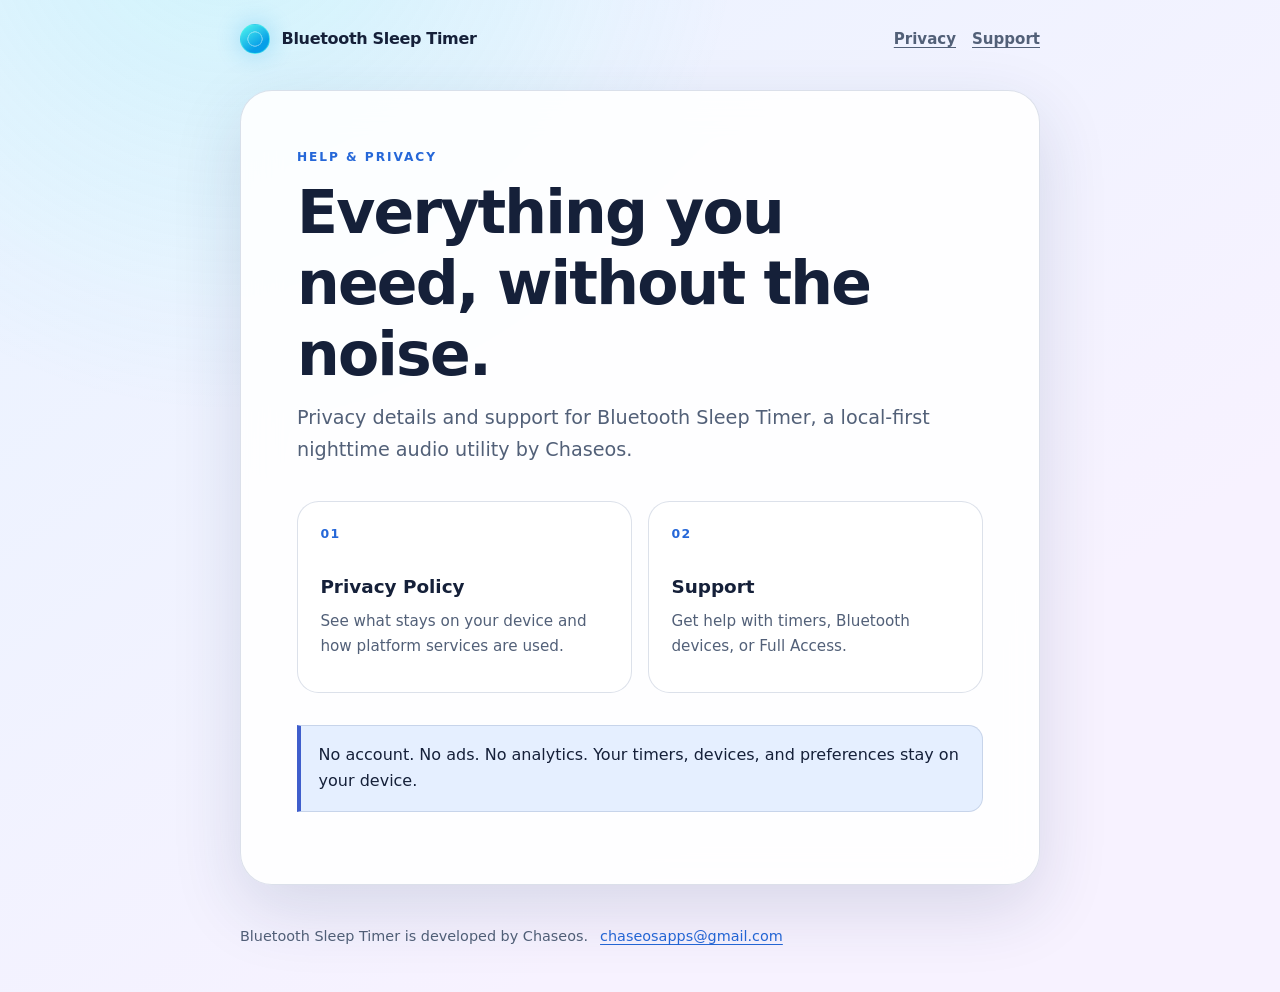
==== index.html @ bec2f7ff "feat: launch Bluetooth Sleep Timer public pages Add a responsive, accessible GitHub Pages site with " ====
<!DOCTYPE html>
<html lang="en">
<head>
  <meta charset="utf-8">
  <meta name="viewport" content="width=device-width, initial-scale=1">
  <meta name="description" content="Privacy and support information for Bluetooth Sleep Timer by Chaseos.">
  <meta name="theme-color" content="#0a1835">
  <title>Bluetooth Sleep Timer — Privacy &amp; Support</title>
  <link rel="icon" href="favicon.svg" type="image/svg+xml">
  <link rel="stylesheet" href="styles.css">
</head>
<body>
  <header class="site-header">
    <a class="brand" href="index.html" aria-current="page">
      <span class="brand-mark" aria-hidden="true"></span>
      <span>Bluetooth Sleep Timer</span>
    </a>
    <nav aria-label="Main navigation">
      <a href="privacy.html">Privacy</a>
      <a href="support.html">Support</a>
    </nav>
  </header>

  <main>
    <p class="eyebrow">HELP &amp; PRIVACY</p>
    <h1>Everything you need, without the noise.</h1>
    <p class="lede">Privacy details and support for Bluetooth Sleep Timer, a local-first nighttime audio utility by Chaseos.</p>

    <div class="cards">
      <a class="card" href="privacy.html">
        <span class="card-icon" aria-hidden="true">01</span>
        <strong>Privacy Policy</strong>
        <span>See what stays on your device and how platform services are used.</span>
      </a>
      <a class="card" href="support.html">
        <span class="card-icon" aria-hidden="true">02</span>
        <strong>Support</strong>
        <span>Get help with timers, Bluetooth devices, or Full Access.</span>
      </a>
    </div>

    <p class="privacy-note">No account. No ads. No analytics. Your timers, devices, and preferences stay on your device.</p>
  </main>

  <footer class="site-footer">
    <span>Bluetooth Sleep Timer is developed by Chaseos.</span>
    <a href="mailto:chaseosapps@gmail.com">chaseosapps@gmail.com</a>
  </footer>
</body>
</html>
---- styles.css ----
:root {
  color-scheme: light dark;
  --page-start: #e9f3ff;
  --page-end: #f7f2ff;
  --surface: rgb(255 255 255 / 88%);
  --surface-strong: #ffffff;
  --text: #152039;
  --muted: #526078;
  --accent: #2567d8;
  --accent-strong: #3f5ecc;
  --accent-soft: #dce9ff;
  --border: rgb(81 106 151 / 20%);
  --focus: #079fe8;
  --shadow: 0 24px 70px rgb(28 50 92 / 14%);
}

@media (prefers-color-scheme: dark) {
  :root {
    --page-start: #101f46;
    --page-end: #050d20;
    --surface: rgb(17 26 42 / 88%);
    --surface-strong: #172132;
    --text: #e4eaf5;
    --muted: #bac5d8;
    --accent: #8cb4ff;
    --accent-strong: #50f6ed;
    --accent-soft: #24477a;
    --border: rgb(140 180 255 / 22%);
    --focus: #50f6ed;
    --shadow: 0 28px 80px rgb(0 0 0 / 30%);
  }
}

* {
  box-sizing: border-box;
}

html {
  min-height: 100%;
  font-family: Inter, ui-rounded, "SF Pro Rounded", "Segoe UI", system-ui, sans-serif;
  line-height: 1.65;
  background: var(--page-end);
}

body {
  min-height: 100vh;
  margin: 0;
  background:
    radial-gradient(circle at 18% -10%, rgb(80 246 237 / 18%), transparent 32rem),
    linear-gradient(145deg, var(--page-start), var(--page-end) 72%);
  color: var(--text);
}

a {
  color: var(--accent);
  text-decoration-thickness: 0.08em;
  text-underline-offset: 0.2em;
}

a:hover {
  text-decoration-thickness: 0.14em;
}

a:focus-visible {
  border-radius: 0.35rem;
  outline: 3px solid var(--focus);
  outline-offset: 4px;
}

.site-header,
main,
.site-footer {
  width: min(100% - 2rem, 800px);
  margin-inline: auto;
}

.site-header {
  display: flex;
  align-items: center;
  justify-content: space-between;
  gap: 1rem;
  padding-block: 1.5rem;
}

.brand {
  display: inline-flex;
  align-items: center;
  gap: 0.7rem;
  color: var(--text);
  font-weight: 760;
  letter-spacing: -0.02em;
  text-decoration: none;
}

.brand-mark {
  width: 1.9rem;
  aspect-ratio: 1;
  border: 1px solid rgb(80 246 237 / 55%);
  border-radius: 50%;
  background:
    radial-gradient(circle at 50% 50%, transparent 32%, rgb(255 255 255 / 34%) 34% 38%, transparent 40%),
    linear-gradient(145deg, #50f6ed, #079fe8 70%);
  box-shadow: 0 0 24px rgb(7 159 232 / 32%);
}

nav {
  display: flex;
  flex-wrap: wrap;
  gap: 1rem;
  font-size: 0.94rem;
}

nav a {
  color: var(--muted);
  font-weight: 650;
}

nav a[aria-current="page"] {
  color: var(--text);
  text-decoration-color: var(--accent-strong);
}

main {
  margin-block: 0.75rem 2.5rem;
  padding: clamp(1.5rem, 5vw, 3.5rem);
  border: 1px solid var(--border);
  border-radius: 2rem;
  background: var(--surface);
  box-shadow: var(--shadow);
  backdrop-filter: blur(18px);
}

.eyebrow {
  margin: 0 0 0.6rem;
  color: var(--accent);
  font-size: 0.76rem;
  font-weight: 800;
  letter-spacing: 0.16em;
}

h1,
h2 {
  line-height: 1.18;
  letter-spacing: -0.03em;
}

h1 {
  max-width: 16ch;
  margin: 0 0 0.8rem;
  font-size: clamp(2.1rem, 7vw, 3.75rem);
}

h2 {
  margin: 2.4rem 0 0.65rem;
  font-size: 1.38rem;
}

p,
li {
  max-width: 68ch;
}

li + li {
  margin-top: 0.55rem;
}

code {
  padding: 0.08rem 0.35rem;
  border: 1px solid var(--border);
  border-radius: 0.4rem;
  background: var(--accent-soft);
  color: var(--text);
  font-size: 0.9em;
  overflow-wrap: anywhere;
}

.lede {
  margin-top: 0;
  color: var(--muted);
  font-size: clamp(1.05rem, 2.5vw, 1.2rem);
}

.meta {
  margin: -0.3rem 0 1.1rem;
  color: var(--muted);
  font-size: 0.9rem;
}

.cards {
  display: grid;
  grid-template-columns: repeat(auto-fit, minmax(230px, 1fr));
  gap: 1rem;
  margin-top: 2.2rem;
}

.card {
  display: grid;
  gap: 0.45rem;
  min-height: 12rem;
  padding: 1.4rem;
  border: 1px solid var(--border);
  border-radius: 1.35rem;
  background: var(--surface-strong);
  color: var(--text);
  text-decoration: none;
  transition: border-color 160ms ease, transform 160ms ease, box-shadow 160ms ease;
}

.card:hover {
  border-color: var(--accent);
  box-shadow: 0 16px 42px rgb(37 103 216 / 14%);
  transform: translateY(-2px);
}

.card strong {
  align-self: end;
  font-size: 1.15rem;
}

.card span:last-child {
  color: var(--muted);
  font-size: 0.95rem;
}

.card-icon {
  width: fit-content;
  color: var(--accent);
  font-size: 0.78rem;
  font-weight: 800;
  letter-spacing: 0.12em;
}

.privacy-note,
.notice {
  margin-top: 2rem;
  padding: 1rem 1.1rem;
  border: 1px solid var(--border);
  border-left: 4px solid var(--accent-strong);
  border-radius: 0 0.9rem 0.9rem 0;
  background: color-mix(in srgb, var(--accent-soft) 72%, transparent);
}

.button {
  display: inline-block;
  margin-top: 0.5rem;
  padding: 0.75rem 1.15rem;
  border-radius: 999px;
  background: linear-gradient(120deg, var(--accent), var(--accent-strong));
  color: #ffffff;
  font-weight: 750;
  text-decoration: none;
  box-shadow: 0 12px 30px rgb(37 103 216 / 22%);
}

@media (prefers-color-scheme: dark) {
  .button {
    color: #071426;
  }
}

.site-footer {
  display: flex;
  flex-wrap: wrap;
  gap: 0.4rem 0.75rem;
  padding-bottom: 2.75rem;
  color: var(--muted);
  font-size: 0.9rem;
}

@media (max-width: 600px) {
  .site-header {
    align-items: flex-start;
    flex-direction: column;
  }

  main {
    border-radius: 1.5rem;
  }
}

@media (prefers-reduced-motion: reduce) {
  *,
  *::before,
  *::after {
    scroll-behavior: auto !important;
    transition-duration: 0.01ms !important;
  }
}
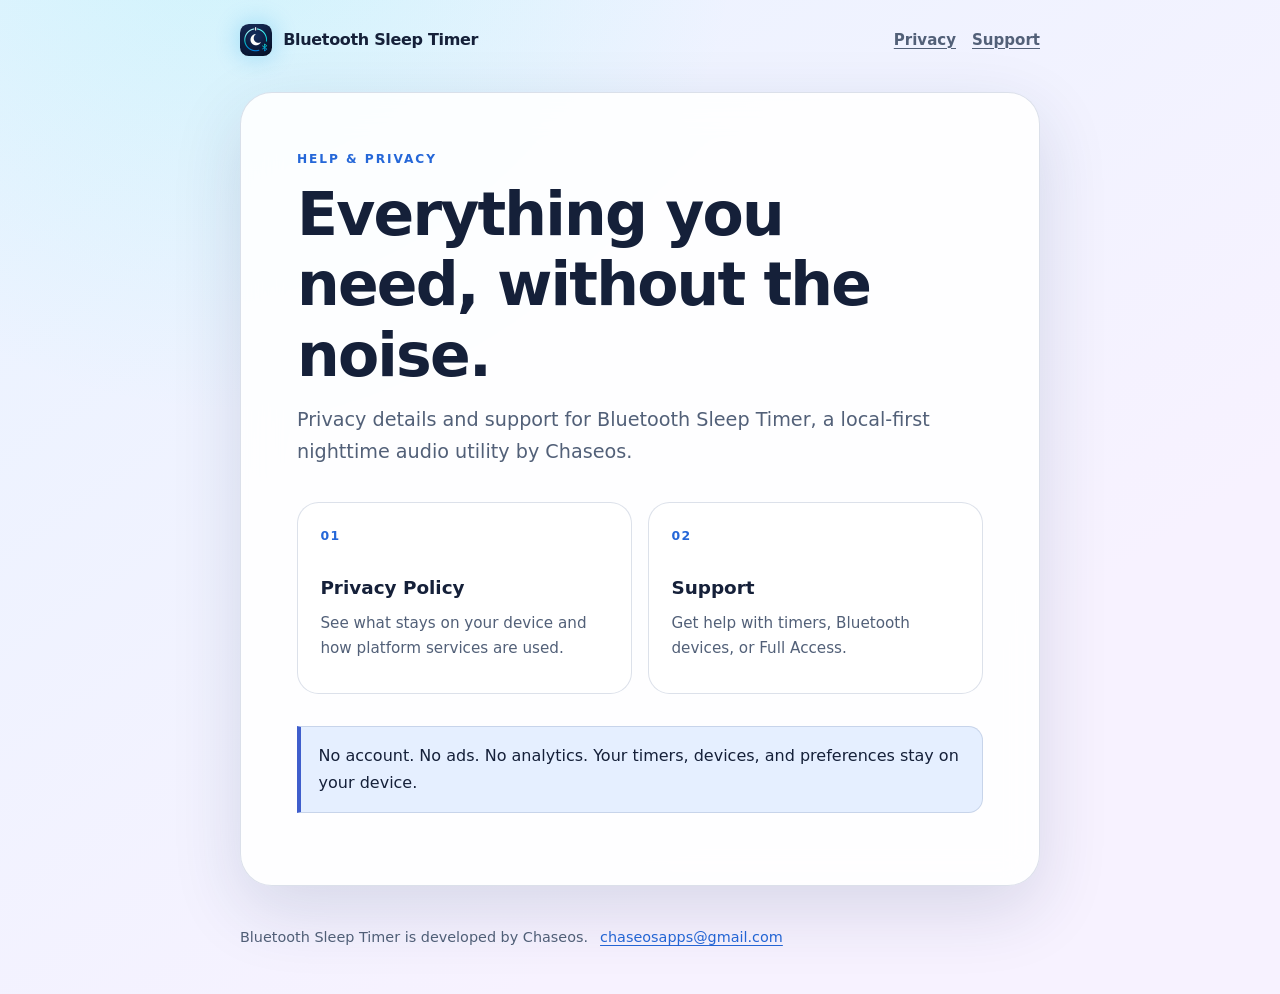
==== commit 19a209d3: "fix: use app icon on public site Replace the generic favicon and generated header mark with a resize" ====
--- a/index.html
+++ b/index.html
@@ -6,13 +6,13 @@
   <meta name="description" content="Privacy and support information for Bluetooth Sleep Timer by Chaseos.">
   <meta name="theme-color" content="#0a1835">
   <title>Bluetooth Sleep Timer — Privacy &amp; Support</title>
-  <link rel="icon" href="favicon.svg" type="image/svg+xml">
+  <link rel="icon" href="app-icon.png" type="image/png">
   <link rel="stylesheet" href="styles.css">
 </head>
 <body>
   <header class="site-header">
     <a class="brand" href="index.html" aria-current="page">
-      <span class="brand-mark" aria-hidden="true"></span>
+      <img class="brand-mark" src="app-icon.png" alt="" width="32" height="32">
       <span>Bluetooth Sleep Timer</span>
     </a>
     <nav aria-label="Main navigation">
--- a/styles.css
+++ b/styles.css
@@ -93,13 +93,9 @@
 }
 
 .brand-mark {
-  width: 1.9rem;
-  aspect-ratio: 1;
-  border: 1px solid rgb(80 246 237 / 55%);
-  border-radius: 50%;
-  background:
-    radial-gradient(circle at 50% 50%, transparent 32%, rgb(255 255 255 / 34%) 34% 38%, transparent 40%),
-    linear-gradient(145deg, #50f6ed, #079fe8 70%);
+  width: 2rem;
+  height: 2rem;
+  border-radius: 0.55rem;
   box-shadow: 0 0 24px rgb(7 159 232 / 32%);
 }
 
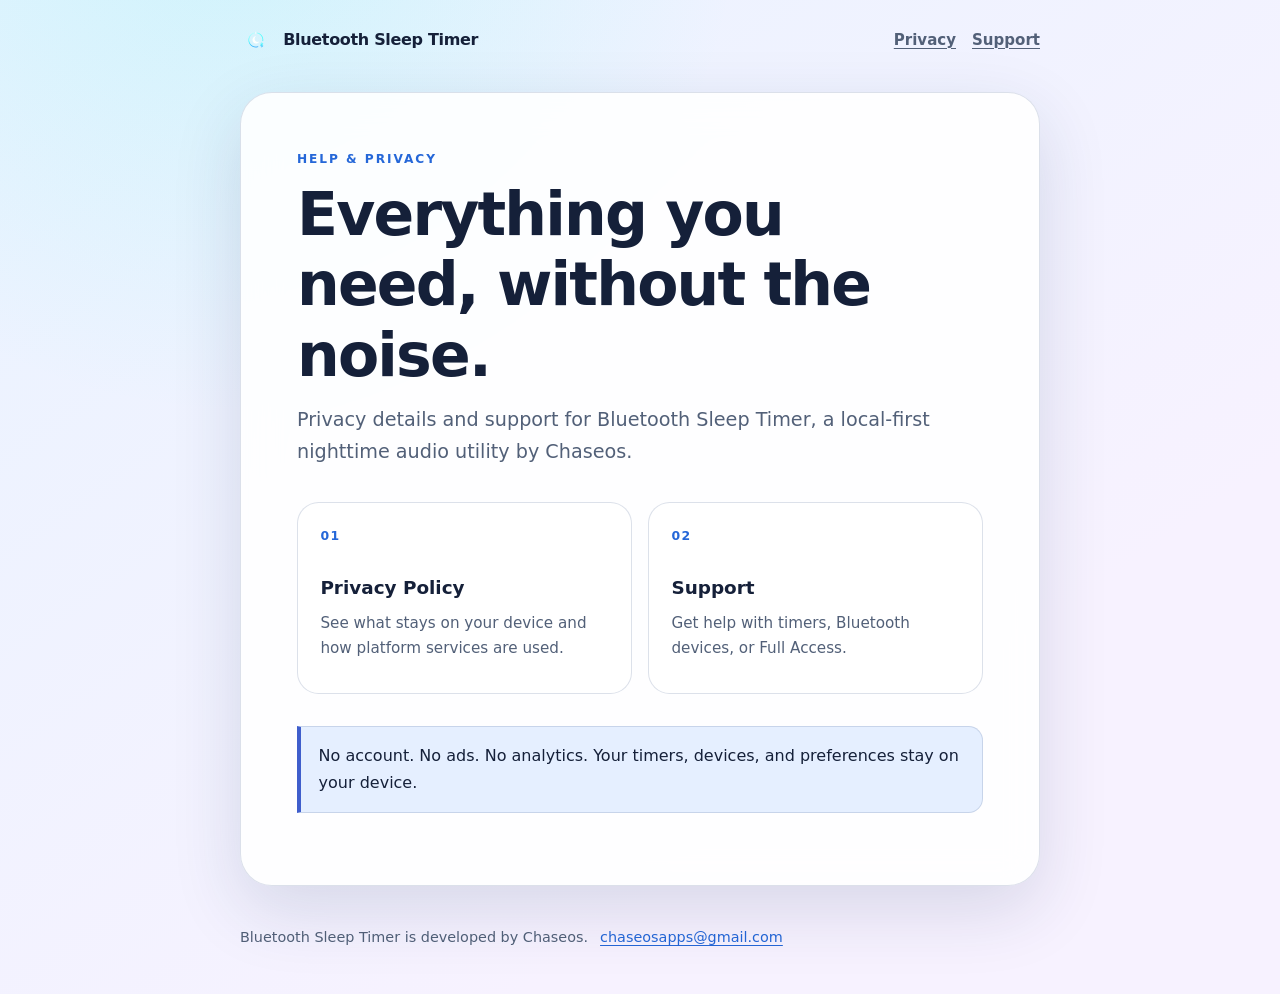
==== commit 4d67f84b: "fix: simplify header app mark Use the transparent foreground artwork beside the site title while ret" ====
--- a/index.html
+++ b/index.html
@@ -12,7 +12,7 @@
 <body>
   <header class="site-header">
     <a class="brand" href="index.html" aria-current="page">
-      <img class="brand-mark" src="app-icon.png" alt="" width="32" height="32">
+      <img class="brand-mark" src="app-logo.png" alt="" width="32" height="32">
       <span>Bluetooth Sleep Timer</span>
     </a>
     <nav aria-label="Main navigation">
--- a/styles.css
+++ b/styles.css
@@ -95,8 +95,7 @@
 .brand-mark {
   width: 2rem;
   height: 2rem;
-  border-radius: 0.55rem;
-  box-shadow: 0 0 24px rgb(7 159 232 / 32%);
+  object-fit: contain;
 }
 
 nav {
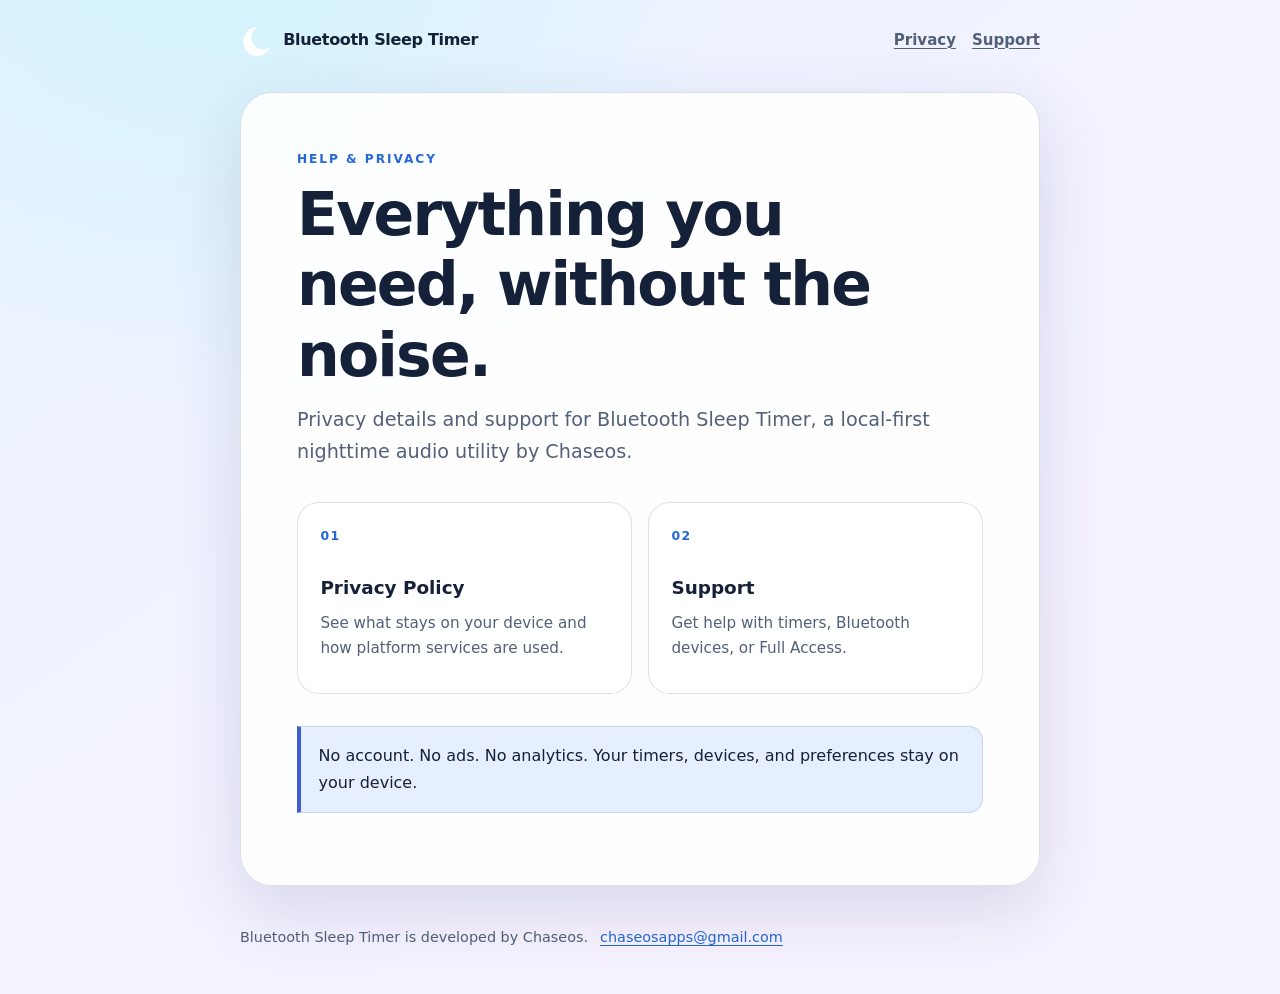
==== commit 355cfd35: "fix: show bare moon mark in site header Use the artifact-free crescent glyph beside the app name on " ====
--- a/index.html
+++ b/index.html
@@ -12,7 +12,7 @@
 <body>
   <header class="site-header">
     <a class="brand" href="index.html" aria-current="page">
-      <img class="brand-mark" src="app-logo.png" alt="" width="32" height="32">
+      <img class="brand-mark" src="moon-icon.png" alt="" width="32" height="32">
       <span>Bluetooth Sleep Timer</span>
     </a>
     <nav aria-label="Main navigation">
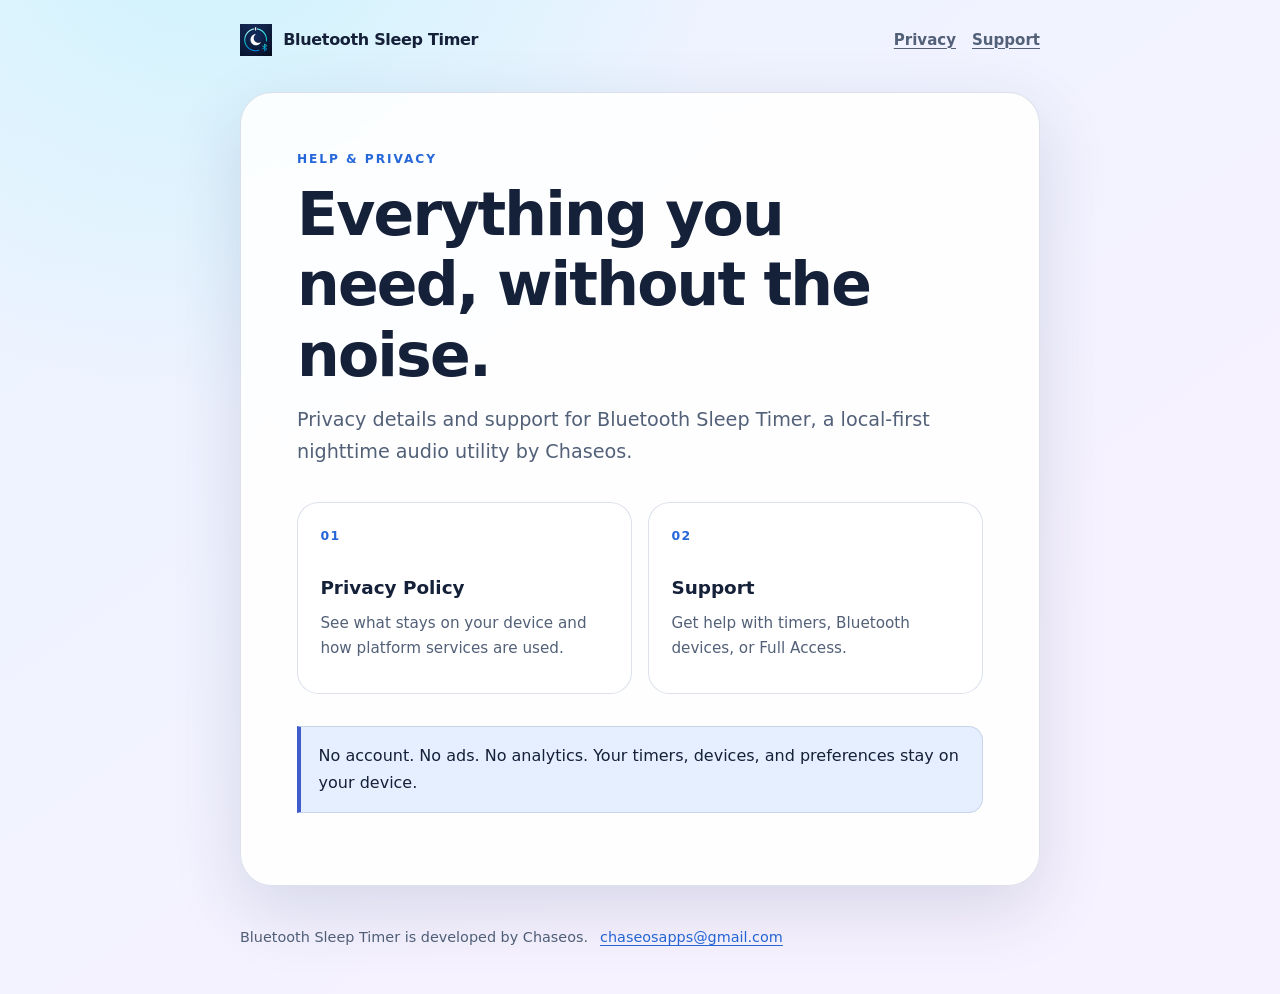
==== commit 56ecfc86: "fix: restore canonical app icon in header Show the complete launcher icon directly beside the app na" ====
--- a/index.html
+++ b/index.html
@@ -12,7 +12,7 @@
 <body>
   <header class="site-header">
     <a class="brand" href="index.html" aria-current="page">
-      <img class="brand-mark" src="moon-icon.png" alt="" width="32" height="32">
+      <img class="brand-mark" src="app-icon.png" alt="" width="32" height="32">
       <span>Bluetooth Sleep Timer</span>
     </a>
     <nav aria-label="Main navigation">
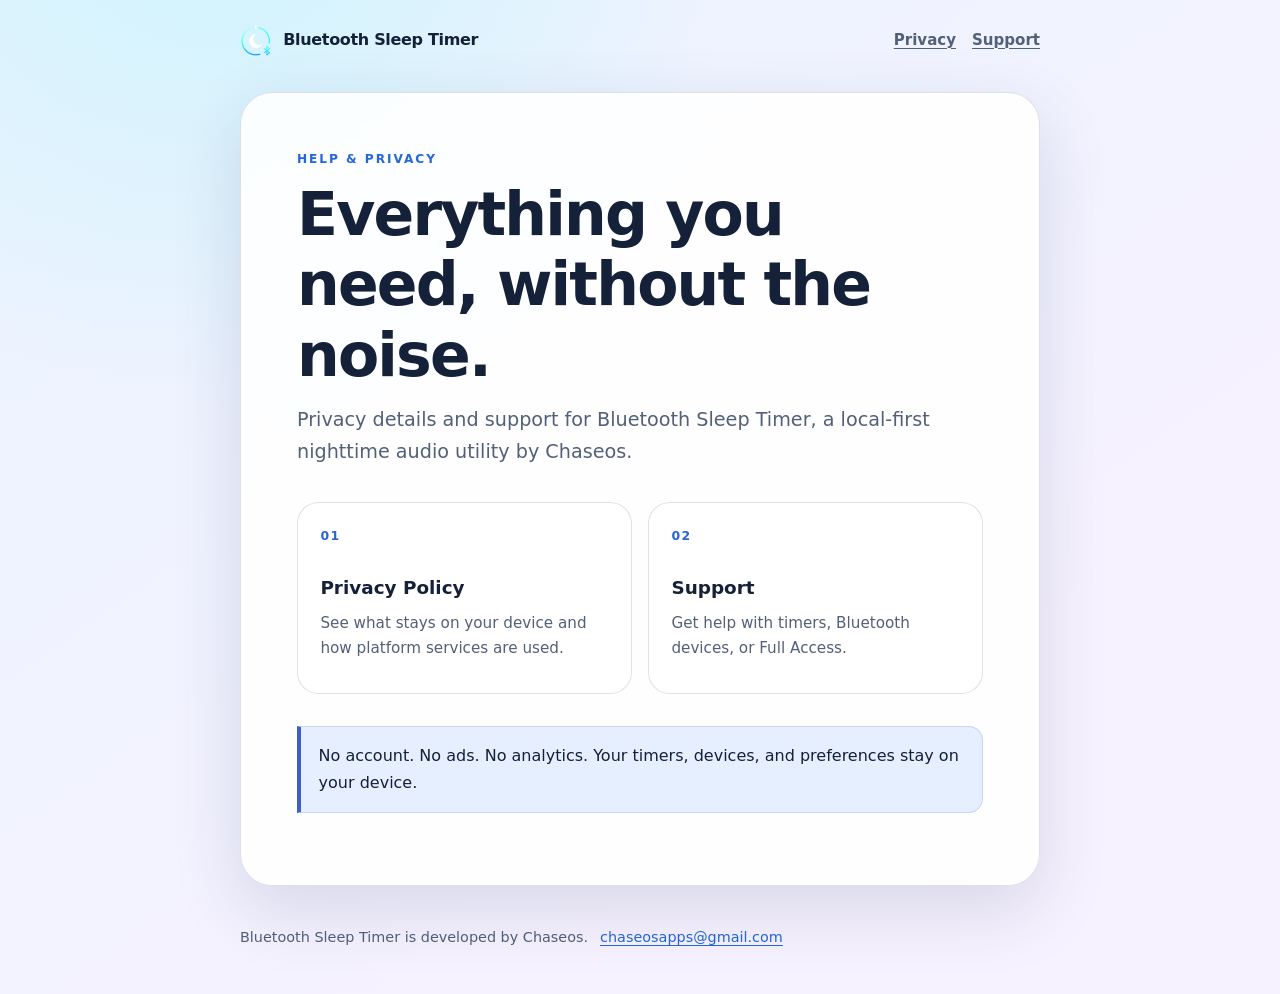
==== commit 216c08fb: "fix: use transparent app mark in header Export the complete timer-ring, moon, and Bluetooth foregrou" ====
--- a/index.html
+++ b/index.html
@@ -12,7 +12,7 @@
 <body>
   <header class="site-header">
     <a class="brand" href="index.html" aria-current="page">
-      <img class="brand-mark" src="app-icon.png" alt="" width="32" height="32">
+      <img class="brand-mark" src="app-mark-transparent.png" alt="" width="32" height="32">
       <span>Bluetooth Sleep Timer</span>
     </a>
     <nav aria-label="Main navigation">
